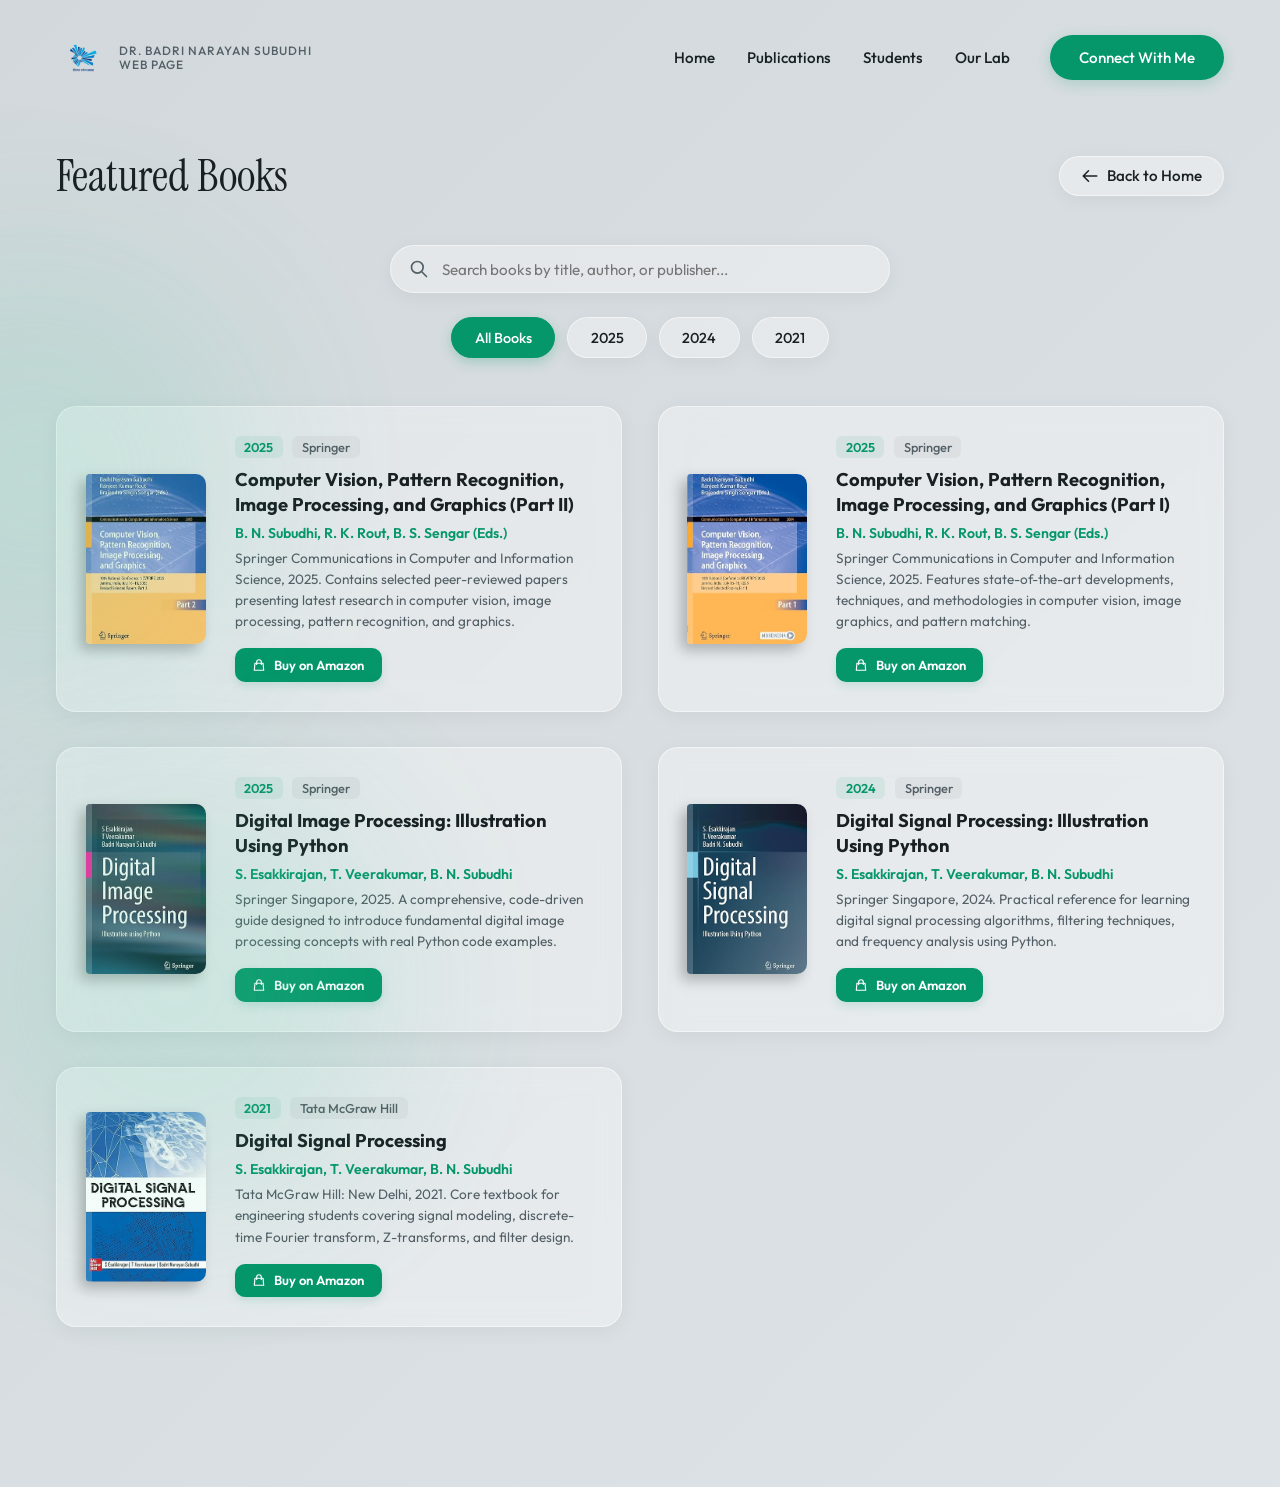
==== books.html @ 34f83744 "Initial commit" ====
<!doctype html>
<html lang="en">

<head>
  <meta charset="UTF-8" />
  <meta name="viewport" content="width=device-width, initial-scale=1.0" />
  <title>Academic Books | Dr. Badri Narayan Subudhi</title>
  <meta name="description"
    content="Official textbooks and academic volumes published by Dr. Badri Narayan Subudhi, Associate Professor at IIT Jammu, covering Computer Vision, Signal Processing, and Image Processing." />
  <link rel="stylesheet" href="style.css?v=14" />
</head>

<body>
  <!-- Header Section -->
  <header>
    <div class="container">
      <!-- Logo Container -->
      <a href="index.html" class="logo-container">
        <img src="logo1.png?v=2" alt="IIT Jammu Logo" class="logo-img" />
        <div class="logo-text">
          <span id="headerLogoName">Dr. Badri Narayan Subudhi</span>
          <span id="headerLogoSubtitle">Web Page</span>
        </div>
      </a>

      <!-- Navigation & CTA -->
      <nav>
        <ul class="nav-links">
          <li><a href="index.html">Home</a></li>
          <li><a href="publications.html">Publications</a></li>
          <li><a href="students.html">Students</a></li>
          <li><a href="https://www.iitjammu.ac.in/underwater-artificial-intelligence-lab/" target="_blank" rel="noopener noreferrer">Our Lab</a></li>
        </ul>
        <a href="https://www.linkedin.com/in/badri-n-subudhi-50883520/" target="_blank" rel="noopener noreferrer" class="cta-button" id="headerCta">Connect With Me</a>
      </nav>
    </div>
  </header>

  <!-- Main Container -->
  <main class="container publications-container">
    <div class="glowing-blob" style="top: 10%; left: -15%; opacity: 0.35;"></div>
    <div class="glowing-blob" style="bottom: 20%; right: -15%; opacity: 0.35;"></div>

    <!-- Header / Back Navigation -->
    <div class="pub-header-row">
      <h1 class="pub-page-title">Featured Books</h1>
      <a href="index.html" class="btn-back">
        <svg xmlns="http://www.w3.org/2000/svg" fill="none" viewBox="0 0 24 24" stroke="currentColor">
          <path stroke-linecap="round" stroke-linejoin="round" stroke-width="2" d="M10 19l-7-7m0 0l7-7m-7 7h18" />
        </svg>
        Back to Home
      </a>
    </div>

    <!-- Search & Filter Controls -->
    <div class="pub-search-filter-wrapper">
      <div class="pub-search-box">
        <svg xmlns="http://www.w3.org/2000/svg" class="pub-search-icon" fill="none" viewBox="0 0 24 24" stroke="currentColor">
          <path stroke-linecap="round" stroke-linejoin="round" stroke-width="2" d="M21 21l-6-6m2-5a7 7 0 11-14 0 7 7 0 0114 0z" />
        </svg>
        <input type="text" id="bookSearchInput" class="pub-search-input" placeholder="Search books by title, author, or publisher..." />
      </div>

      <div class="pub-filter-tabs">
        <button class="pub-tab-btn active" data-filter="all">All Books</button>
        <button class="pub-tab-btn" data-filter="2025">2025</button>
        <button class="pub-tab-btn" data-filter="2024">2024</button>
        <button class="pub-tab-btn" data-filter="2021">2021</button>
      </div>
    </div>

    <!-- Showcase Grid -->
    <div class="books-showcase-grid" id="booksGrid">
      
      <!-- Book 1 -->
      <div class="book-showcase-card" data-year="2025">
        <div class="book-showcase-cover-col">
          <div class="book-showcase-cover-wrapper">
            <img src="book_cv_part2.jpg" alt="Computer Vision (Part II) Cover" class="book-showcase-cover" />
          </div>
        </div>
        <div class="book-showcase-details-col">
          <div class="book-showcase-meta">
            <span class="book-showcase-year">2025</span>
            <span class="book-showcase-publisher">Springer</span>
          </div>
          <h3 class="book-showcase-title">Computer Vision, Pattern Recognition, Image Processing, and Graphics (Part II)</h3>
          <p class="book-showcase-authors">B. N. Subudhi, R. K. Rout, B. S. Sengar (Eds.)</p>
          <p class="book-showcase-description">Springer Communications in Computer and Information Science, 2025. Contains selected peer-reviewed papers presenting latest research in computer vision, image processing, pattern recognition, and graphics.</p>
          <a href="https://www.amazon.in/Computer-Pattern-Recognition-Processing-Graphics-ebook/dp/B0GDQN8RWJ/ref=sr_1_3?dib=eyJ2IjoiMSJ9.OHeRUUwkexsG808HcdC2BG0UfopGkv4dAsJx6z_eViwqVP0H4RqYnqHy6O2GFgzv.d7JZ3cCkWSvQgcXpvaSI9BD9B0vgBgorjd6dYBLvUB0&amp;dib_tag=se&amp;qid=1784795747&amp;refinements=p_27%3ABadri+Narayan+Subudhi&amp;s=books&amp;sr=1-3" 
             target="_blank" rel="noopener noreferrer" class="book-showcase-amazon-btn">
            <svg xmlns="http://www.w3.org/2000/svg" fill="none" viewBox="0 0 24 24" stroke="currentColor">
              <path stroke-linecap="round" stroke-linejoin="round" stroke-width="2" d="M16 11V7a4 4 0 00-8 0v4M5 9h14l1 12H4L5 9z" />
            </svg>
            Buy on Amazon
          </a>
        </div>
      </div>

      <!-- Book 2 -->
      <div class="book-showcase-card" data-year="2025">
        <div class="book-showcase-cover-col">
          <div class="book-showcase-cover-wrapper">
            <img src="book_cv_part1.jpg" alt="Computer Vision (Part I) Cover" class="book-showcase-cover" />
          </div>
        </div>
        <div class="book-showcase-details-col">
          <div class="book-showcase-meta">
            <span class="book-showcase-year">2025</span>
            <span class="book-showcase-publisher">Springer</span>
          </div>
          <h3 class="book-showcase-title">Computer Vision, Pattern Recognition, Image Processing, and Graphics (Part I)</h3>
          <p class="book-showcase-authors">B. N. Subudhi, R. K. Rout, B. S. Sengar (Eds.)</p>
          <p class="book-showcase-description">Springer Communications in Computer and Information Science, 2025. Features state-of-the-art developments, techniques, and methodologies in computer vision, image graphics, and pattern matching.</p>
          <a href="https://www.amazon.in/Computer-Pattern-Recognition-Processing-Graphics/dp/3032085071" 
             target="_blank" rel="noopener noreferrer" class="book-showcase-amazon-btn">
            <svg xmlns="http://www.w3.org/2000/svg" fill="none" viewBox="0 0 24 24" stroke="currentColor">
              <path stroke-linecap="round" stroke-linejoin="round" stroke-width="2" d="M16 11V7a4 4 0 00-8 0v4M5 9h14l1 12H4L5 9z" />
            </svg>
            Buy on Amazon
          </a>
        </div>
      </div>

      <!-- Book 3 -->
      <div class="book-showcase-card" data-year="2025">
        <div class="book-showcase-cover-col">
          <div class="book-showcase-cover-wrapper">
            <img src="book_dip_python.jpg" alt="Digital Image Processing Cover" class="book-showcase-cover" />
          </div>
        </div>
        <div class="book-showcase-details-col">
          <div class="book-showcase-meta">
            <span class="book-showcase-year">2025</span>
            <span class="book-showcase-publisher">Springer</span>
          </div>
          <h3 class="book-showcase-title">Digital Image Processing: Illustration Using Python</h3>
          <p class="book-showcase-authors">S. Esakkirajan, T. Veerakumar, B. N. Subudhi</p>
          <p class="book-showcase-description">Springer Singapore, 2025. A comprehensive, code-driven guide designed to introduce fundamental digital image processing concepts with real Python code examples.</p>
          <a href="https://www.amazon.in/Digital-Image-Processing-Illustration-Python/dp/9819663814" 
             target="_blank" rel="noopener noreferrer" class="book-showcase-amazon-btn">
            <svg xmlns="http://www.w3.org/2000/svg" fill="none" viewBox="0 0 24 24" stroke="currentColor">
              <path stroke-linecap="round" stroke-linejoin="round" stroke-width="2" d="M16 11V7a4 4 0 00-8 0v4M5 9h14l1 12H4L5 9z" />
            </svg>
            Buy on Amazon
          </a>
        </div>
      </div>

      <!-- Book 4 -->
      <div class="book-showcase-card" data-year="2024">
        <div class="book-showcase-cover-col">
          <div class="book-showcase-cover-wrapper">
            <img src="book_dsp_python.jpg" alt="Digital Signal Processing Cover" class="book-showcase-cover" />
          </div>
        </div>
        <div class="book-showcase-details-col">
          <div class="book-showcase-meta">
            <span class="book-showcase-year">2024</span>
            <span class="book-showcase-publisher">Springer</span>
          </div>
          <h3 class="book-showcase-title">Digital Signal Processing: Illustration Using Python</h3>
          <p class="book-showcase-authors">S. Esakkirajan, T. Veerakumar, B. N. Subudhi</p>
          <p class="book-showcase-description">Springer Singapore, 2024. Practical reference for learning digital signal processing algorithms, filtering techniques, and frequency analysis using Python.</p>
          <a href="https://www.amazon.in/Digital-Signal-Processing-Illustration-Python/dp/9819967511" 
             target="_blank" rel="noopener noreferrer" class="book-showcase-amazon-btn">
            <svg xmlns="http://www.w3.org/2000/svg" fill="none" viewBox="0 0 24 24" stroke="currentColor">
              <path stroke-linecap="round" stroke-linejoin="round" stroke-width="2" d="M16 11V7a4 4 0 00-8 0v4M5 9h14l1 12H4L5 9z" />
            </svg>
            Buy on Amazon
          </a>
        </div>
      </div>

      <!-- Book 5 -->
      <div class="book-showcase-card" data-year="2021">
        <div class="book-showcase-cover-col">
          <div class="book-showcase-cover-wrapper">
            <img src="book_dsp_tmh.jpg" alt="Digital Signal Processing TMH Cover" class="book-showcase-cover" />
          </div>
        </div>
        <div class="book-showcase-details-col">
          <div class="book-showcase-meta">
            <span class="book-showcase-year">2021</span>
            <span class="book-showcase-publisher">Tata McGraw Hill</span>
          </div>
          <h3 class="book-showcase-title">Digital Signal Processing</h3>
          <p class="book-showcase-authors">S. Esakkirajan, T. Veerakumar, B. N. Subudhi</p>
          <p class="book-showcase-description">Tata McGraw Hill: New Delhi, 2021. Core textbook for engineering students covering signal modeling, discrete-time Fourier transform, Z-transforms, and filter design.</p>
          <a href="https://www.amazon.in/Digital-Signal-Processing-S-Esakkirajan/dp/9354600298" 
             target="_blank" rel="noopener noreferrer" class="book-showcase-amazon-btn">
            <svg xmlns="http://www.w3.org/2000/svg" fill="none" viewBox="0 0 24 24" stroke="currentColor">
              <path stroke-linecap="round" stroke-linejoin="round" stroke-width="2" d="M16 11V7a4 4 0 00-8 0v4M5 9h14l1 12H4L5 9z" />
            </svg>
            Buy on Amazon
          </a>
        </div>
      </div>



    </div>

    <!-- No Results Placeholder -->
    <div class="pub-no-results" id="booksNoResults" style="display: none;">
      No books found matching your search and filter criteria.
    </div>
  </main>



  <!-- Theme Script and Filtering Logic -->
  <script>
    document.addEventListener('DOMContentLoaded', () => {
      // 1. Theme Loading Logic
      const colors = {
        blue: {
          accent: '#2b4bf2',
          hover: '#1735cf',
          blob: 'radial-gradient(circle, rgba(224,130,185,0.7) 0%, rgba(152,89,245,0.4) 50%, rgba(255,255,255,0) 100%)'
        },
        emerald: {
          accent: '#059669',
          hover: '#047857',
          blob: 'radial-gradient(circle, rgba(167,243,208,0.7) 0%, rgba(16,185,129,0.4) 50%, rgba(255,255,255,0) 100%)'
        },
        purple: {
          accent: '#7c3aed',
          hover: '#6d28d9',
          blob: 'radial-gradient(circle, rgba(233,213,255,0.7) 0%, rgba(139,92,246,0.4) 50%, rgba(255,255,255,0) 100%)'
        },
        crimson: {
          accent: '#b91c1c',
          hover: '#991b1b',
          blob: 'radial-gradient(circle, rgba(254,226,226,0.7) 0%, rgba(220,38,38,0.4) 50%, rgba(255,255,255,0) 100%)'
        }
      };

      const savedTheme = localStorage.getItem('selected-theme') || 'emerald';
      const config = colors[savedTheme];
      if (config) {
        document.documentElement.style.setProperty('--accent-color', config.accent);
        document.documentElement.style.setProperty('--accent-color-hover', config.hover);
        
        const glowingBlobs = document.querySelectorAll('.glowing-blob');
        glowingBlobs.forEach(blob => {
          blob.style.background = config.blob;
        });
      }

      // 2. Interactive Search & Filter Logic
      const searchInput = document.getElementById('bookSearchInput');
      const tabButtons = document.querySelectorAll('.pub-tab-btn');
      const cards = document.querySelectorAll('.book-showcase-card');
      const noResults = document.getElementById('booksNoResults');

      let currentFilter = 'all';
      let searchQuery = '';

      function filterBooks() {
        let visibleCount = 0;
        cards.forEach(card => {
          const year = card.getAttribute('data-year');
          const title = card.querySelector('.book-showcase-title').textContent.toLowerCase();
          const authors = card.querySelector('.book-showcase-authors').textContent.toLowerCase();
          const publisher = card.querySelector('.book-showcase-publisher').textContent.toLowerCase();
          const description = card.querySelector('.book-showcase-description').textContent.toLowerCase();
          
          const textMatch = title.includes(searchQuery) || authors.includes(searchQuery) || publisher.includes(searchQuery) || description.includes(searchQuery);
          const filterMatch = currentFilter === 'all' || year === currentFilter;

          if (textMatch && filterMatch) {
            card.style.display = 'flex';
            visibleCount++;
          } else {
            card.style.display = 'none';
          }
        });

        if (visibleCount === 0) {
          noResults.style.display = 'block';
        } else {
          noResults.style.display = 'none';
        }
      }

      // Search event listener
      searchInput.addEventListener('input', (e) => {
        searchQuery = e.target.value.toLowerCase().trim();
        filterBooks();
      });

      // Filter tabs event listeners
      tabButtons.forEach(button => {
        button.addEventListener('click', () => {
          tabButtons.forEach(btn => btn.classList.remove('active'));
          button.classList.add('active');
          currentFilter = button.getAttribute('data-filter');
          filterBooks();
        });
      });
    });
  </script>
</body>

</html>
---- style.css ----
/* ==========================================================================
   PORTFOLIO HERO SECTION - STYLE SHEET (VANILLA CSS)
   ========================================================================== */

/* Imports */
@import url('https://fonts.googleapis.com/css2?family=Instrument+Serif:ital@0;1&family=Outfit:wght@300;400;500;600;700&display=swap');

/* Variables & Design Tokens */
:root {
  /* Color Palette - Exactly from Reference */
  --bg-color-start: #d2d8dc;
  --bg-color-end: #dde3e6;
  --text-dark: #192024;
  --text-muted: #535f66;
  --accent-color: #059669; /* Academic Emerald */
  --accent-color-hover: #047857;
  
  /* Alternative Accents in Customizer */
  --blue-accent: #2b4bf2;
  --crimson-accent: #b91c1c;
  --purple-accent: #7c3aed;
  
  /* Fonts */
  --font-sans: 'Outfit', -apple-system, BlinkMacSystemFont, "Segoe UI", Roboto, sans-serif;
  --font-serif: 'Instrument Serif', Georgia, serif;
  
  /* Layout Transitions */
  --transition-smooth: all 0.3s cubic-bezier(0.4, 0, 0.2, 1);
  --glass-bg: rgba(255, 255, 255, 0.35);
  --glass-border: rgba(255, 255, 255, 0.5);
  --shadow-subtle: 0 4px 20px rgba(0, 0, 0, 0.05);
  --shadow-hover: 0 10px 30px rgba(5, 150, 105, 0.15);
}

html {
  scroll-behavior: smooth;
}

/* Reset */
* {
  margin: 0;
  padding: 0;
  box-sizing: border-box;
}

body {
  font-family: var(--font-sans);
  background: linear-gradient(135deg, var(--bg-color-start) 0%, var(--bg-color-end) 100%);
  color: var(--text-dark);
  min-height: 100vh;
  overflow-x: hidden;
  position: relative;
  display: flex;
  flex-direction: column;
}

/* Background Glowing Blob */
.glowing-blob {
  position: absolute;
  bottom: -50px;
  left: -50px;
  width: 450px;
  height: 450px;
  border-radius: 50%;
  background: radial-gradient(circle, rgba(167,243,208,0.7) 0%, rgba(16,185,129,0.4) 50%, rgba(255,255,255,0) 100%);
  filter: blur(90px);
  pointer-events: none;
  z-index: 1;
  opacity: 0.85;
  animation: blob-float 12s infinite ease-in-out alternate;
}

@keyframes blob-float {
  0% {
    transform: translate(0, 0) scale(1);
  }
  100% {
    transform: translate(40px, -20px) scale(1.1);
  }
}

/* Container */
.container {
  width: 100%;
  max-width: 1440px;
  margin: 0 auto;
  padding: 0 3.5rem;
  position: relative;
  z-index: 2;
}

/* ==========================================================================
   HEADER SECTION
   ========================================================================== */
header {
  padding: 2.2rem 0;
  width: 100%;
  position: relative;
  z-index: 10;
}

header .container {
  display: flex;
  justify-content: space-between;
  align-items: center;
}

/* Logo */
.logo-container {
  display: flex;
  align-items: center;
  gap: 0.75rem;
  text-decoration: none;
  color: var(--text-dark);
}

.logo-img {
  height: 42px;
  width: auto;
  object-fit: contain;
  transition: var(--transition-smooth);
}

.logo-container:hover .logo-img {
  transform: scale(1.05);
}

.logo-text {
  font-weight: 700;
  font-size: 1.35rem;
  letter-spacing: -0.5px;
  display: flex;
  flex-direction: column;
  line-height: 1;
}

.logo-text span {
  font-size: 0.75rem;
  font-weight: 500;
  letter-spacing: 1px;
  text-transform: uppercase;
  color: var(--text-muted);
  margin-top: 2px;
}

/* Navigation */
nav {
  display: flex;
  align-items: center;
  gap: 2.5rem;
}

.nav-links {
  display: flex;
  list-style: none;
  gap: 2rem;
}

.nav-links a {
  text-decoration: none;
  color: var(--text-dark);
  font-size: 0.95rem;
  font-weight: 500;
  transition: var(--transition-smooth);
  position: relative;
  padding: 4px 0;
}

.nav-links a::after {
  content: '';
  position: absolute;
  bottom: 0;
  left: 0;
  width: 0;
  height: 2px;
  background: var(--accent-color);
  transition: var(--transition-smooth);
}

.nav-links a:hover {
  color: var(--accent-color);
}

.nav-links a:hover::after {
  width: 100%;
}

/* CTA Button */
.cta-button {
  background: var(--accent-color);
  color: #fff;
  border: none;
  padding: 0.8rem 1.8rem;
  border-radius: 9999px;
  font-family: var(--font-sans);
  font-size: 0.95rem;
  font-weight: 500;
  cursor: pointer;
  box-shadow: 0 4px 14px rgba(5, 150, 105, 0.2);
  transition: var(--transition-smooth);
  text-decoration: none;
  display: inline-block;
}

.cta-button:hover {
  background: var(--accent-color-hover);
  transform: translateY(-2px);
  box-shadow: 0 6px 20px rgba(5, 150, 105, 0.35);
}

/* ==========================================================================
   HERO CONTENT
   ========================================================================== */
.hero {
  flex: 1;
  display: flex;
  align-items: center;
  position: relative;
  z-index: 2;
  padding-top: 2.5rem;
  padding-bottom: 2rem;
}

.hero-grid {
  display: grid;
  grid-template-columns: 1.1fr 0.9fr;
  align-items: center;
  gap: 3rem;
  width: 100%;
}

/* --- LEFT COLUMN --- */
.hero-content {
  display: flex;
  flex-direction: column;
  gap: 1.8rem;
  padding-right: 1.5rem;
}

/* Tagline */
.tagline-badge {
  font-size: 0.78rem;
  font-weight: 600;
  letter-spacing: 2px;
  text-transform: uppercase;
  color: var(--text-muted);
  display: inline-block;
}

/* Title */
.hero-title {
  font-size: clamp(2.5rem, 4.5vw, 4.5rem);
  font-weight: 700;
  line-height: 1.05;
  letter-spacing: -1.5px;
  color: var(--text-dark);
}

.hero-title em {
  font-family: var(--font-serif);
  font-style: italic;
  font-weight: 400;
  letter-spacing: 0px;
}

/* Checklist features */
.feature-list {
  display: flex;
  flex-wrap: wrap;
  gap: 1.25rem 2.2rem;
  list-style: none;
  margin-top: 0.5rem;
}

.feature-item {
  display: flex;
  align-items: center;
  gap: 0.6rem;
  font-size: 0.95rem;
  font-weight: 500;
  color: var(--text-muted);
}

.feature-check {
  display: flex;
  justify-content: center;
  align-items: center;
  width: 20px;
  height: 20px;
  background: rgba(255, 255, 255, 0.4);
  border: 1px solid rgba(255, 255, 255, 0.6);
  border-radius: 50%;
  color: #10b981; /* green */
  flex-shrink: 0;
}

.feature-check svg {
  width: 11px;
  height: 11px;
  stroke-width: 3px;
}

/* Social Proof Reviews */
.reviews-section {
  display: flex;
  align-items: center;
  gap: 1.25rem;
  margin-top: 1.5rem;
}

.avatar-group {
  display: flex;
}

.avatar {
  width: 36px;
  height: 36px;
  border-radius: 50%;
  border: 2px solid var(--bg-color-start);
  margin-left: -8px;
  background: #cbd5e1;
  display: flex;
  align-items: center;
  justify-content: center;
  font-size: 0.65rem;
  font-weight: 600;
  color: #fff;
  overflow: hidden;
  box-shadow: var(--shadow-subtle);
}

.avatar:first-child {
  margin-left: 0;
}

.avatar img {
  width: 100%;
  height: 100%;
  object-fit: cover;
}

.reviews-info {
  display: flex;
  flex-direction: column;
  gap: 0.25rem;
}

.stars {
  display: flex;
  gap: 0.15rem;
}

.stars svg {
  width: 14px;
  height: 14px;
  fill: #f59e0b; /* Orange/Gold star */
  color: #f59e0b;
}

.reviews-text {
  font-size: 0.78rem;
  font-weight: 600;
  color: var(--text-muted);
}

/* --- RIGHT COLUMN (Visual Area) --- */
.hero-visual {
  position: relative;
  display: flex;
  flex-direction: column;
  justify-content: flex-end;
  align-items: center;
  min-height: 520px;
  height: 100%;
  width: 100%;
}

/* Background outline text */
.bg-outline-text {
  position: absolute;
  top: 40%;
  left: 50%;
  transform: translate(-50%, -50%);
  font-size: min(24vw, 320px);
  font-weight: 800;
  color: transparent;
  -webkit-text-stroke: 2px rgba(255, 255, 255, 0.75);
  font-family: var(--font-sans);
  line-height: 0.8;
  z-index: 2;
  pointer-events: none;
  user-select: none;
}

/* Image Container */
.photo-container {
  position: relative;
  z-index: 5;
  width: 100%;
  max-width: 420px;
  margin-top: auto;
  display: flex;
  justify-content: center;
  align-items: flex-end;
}

.user-photo {
  width: 100%;
  height: auto;
  max-height: 500px;
  object-fit: contain;
  filter: drop-shadow(0 15px 35px rgba(0,0,0,0.18));
  transition: var(--transition-smooth);
  transform: scale(1.05);
  transform-origin: bottom center;
}

.photo-container:hover .user-photo {
  transform: scale(1.10);
}

/* Caption underneath */
.visual-caption {
  font-size: 1.45rem;
  font-weight: 500;
  letter-spacing: 5px;
  text-transform: uppercase;
  color: #fff;
  text-align: center;
  position: absolute;
  bottom: 0px;
  z-index: 6;
  pointer-events: none;
  font-family: var(--font-sans);
  text-shadow: 0 2px 10px rgba(0,0,0,0.1);
  display: block;
  width: 120%;
  left: -10%;
}

/* ==========================================================================
   FLOATING VERTICAL TOOLBAR (FAR RIGHT)
   ========================================================================== */
.floating-toolbar {
  position: absolute;
  right: 2.2rem;
  top: 50%;
  transform: translateY(-50%);
  display: flex;
  flex-direction: column;
  gap: 1.1rem;
  z-index: 10;
}

.toolbar-btn {
  width: 44px;
  height: 44px;
  border-radius: 50%;
  background: var(--glass-bg);
  border: 1px solid var(--glass-border);
  display: flex;
  justify-content: center;
  align-items: center;
  color: var(--text-dark);
  cursor: pointer;
  backdrop-filter: blur(10px);
  -webkit-backdrop-filter: blur(10px);
  box-shadow: var(--shadow-subtle);
  transition: var(--transition-smooth);
  text-decoration: none;
  position: relative;
}

.toolbar-btn svg {
  width: 18px;
  height: 18px;
  transition: var(--transition-smooth);
}

.toolbar-btn:hover {
  background: var(--accent-color);
  color: #fff;
  border-color: var(--accent-color);
  transform: scale(1.1);
  box-shadow: var(--shadow-hover);
}

/* Tooltip */
.toolbar-btn::before {
  content: attr(data-tooltip);
  position: absolute;
  right: 60px;
  top: 50%;
  transform: translateY(-50%) translateX(10px);
  background: var(--text-dark);
  color: #fff;
  padding: 6px 12px;
  border-radius: 6px;
  font-size: 0.75rem;
  font-weight: 500;
  white-space: nowrap;
  opacity: 0;
  visibility: hidden;
  transition: var(--transition-smooth);
  pointer-events: none;
}

.toolbar-btn:hover::before {
  opacity: 1;
  visibility: visible;
  transform: translateY(-50%) translateX(0);
}



/* ==========================================================================
   RESPONSIVE DESIGN (MEDIA QUERIES)
   ========================================================================== */

/* Widescreen adjustments */
@media (min-width: 1441px) {
  .bg-outline-text {
    font-size: 340px;
  }
}

/* Tablets / Medium Screens */
@media (max-width: 1024px) {
  .container {
    padding: 0 2rem;
  }
  
  header {
    padding: 1.5rem 0;
  }
  
  .hero-grid {
    grid-template-columns: 1fr;
    gap: 3.5rem;
    padding-top: 1rem;
    text-align: center;
  }
  
  .hero-content {
    align-items: center;
    padding-right: 0;
  }
  
  .feature-list {
    justify-content: center;
  }
  
  .reviews-section {
    justify-content: center;
  }
  
  .hero-visual {
    min-height: 480px;
  }
  
  .bg-outline-text {
    font-size: 260px;
    top: 45%;
  }
  
  .photo-container {
    max-width: 300px;
  }
  
  .user-photo {
    max-height: 480px;
  }
  
  .visual-caption {
    font-size: 1.25rem;
    letter-spacing: 4px;
    width: 100%;
    left: 0;
  }
  
  .floating-toolbar {
    display: none; /* Hide on mobile/tablet or position at the bottom */
  }
}

/* Mobile Screens */
@media (max-width: 640px) {
  .container {
    padding: 0 1.25rem;
  }
  
  header .container {
    flex-direction: column;
    gap: 1.2rem;
  }
  
  nav {
    flex-direction: column;
    gap: 1rem;
    width: 100%;
  }
  
  .nav-links {
    gap: 1.25rem;
    justify-content: center;
    width: 100%;
  }
  
  .hero-title {
    font-size: 2.25rem;
    letter-spacing: -1px;
  }
  
  .feature-list {
    flex-direction: column;
    align-items: flex-start;
    gap: 0.8rem;
    width: fit-content;
    margin: 0 auto;
  }
  
  .hero-visual {
    min-height: 380px;
  }
  
  .bg-outline-text {
    font-size: 180px;
    top: 40%;
  }
  
  .photo-container {
    max-width: 250px;
  }
  
  .user-photo {
    max-height: 380px;
  }
  
  .visual-caption {
    font-size: 1rem;
    letter-spacing: 3px;
  }
}

/* ==========================================================================
   ABOUT SECTION (SINGLE SCREEN OPTIMIZED)
   ========================================================================== */
.about-section {
  padding: 2.5rem 0;
  min-height: calc(100vh - 80px);
  display: flex;
  align-items: center;
  position: relative;
  z-index: 2;
}

.section-title {
  font-family: var(--font-serif);
  font-size: 2.5rem;
  font-weight: 400;
  color: var(--text-dark);
  margin-bottom: 1.5rem;
  position: relative;
  display: inline-block;
}

.section-title::after {
  content: '';
  position: absolute;
  bottom: -6px;
  left: 0;
  width: 60px;
  height: 3px;
  background: var(--accent-color);
  border-radius: 2px;
}

.about-grid {
  display: grid;
  grid-template-columns: 1fr 1.3fr;
  gap: 1.2rem;
  align-items: stretch;
}

.about-card {
  background: var(--glass-bg);
  backdrop-filter: blur(12px);
  -webkit-backdrop-filter: blur(12px);
  border: 1px solid var(--glass-border);
  border-radius: 20px;
  padding: 1.5rem;
  box-shadow: var(--shadow-subtle);
  transition: var(--transition-smooth);
}

.about-card:hover {
  transform: translateY(-4px);
  border-color: rgba(5, 150, 105, 0.3);
  box-shadow: var(--shadow-hover);
}

/* Bio Card details */
.bio-card {
  display: flex;
  flex-direction: column;
  justify-content: center;
}

.card-name {
  font-size: 2rem;
  font-weight: 700;
  color: var(--text-dark);
  margin-bottom: 0.25rem;
}

.card-title {
  font-size: 1.1rem;
  color: var(--accent-color);
  font-weight: 600;
  margin-bottom: 0.25rem;
}

.card-institution {
  font-size: 0.95rem;
  color: var(--text-muted);
  margin-bottom: 1.2rem;
  line-height: 1.4;
}

.bio-text {
  font-size: 0.92rem;
  line-height: 1.5;
  color: var(--text-muted);
  margin-bottom: 1rem;
  text-align: justify;
}

.card-divider {
  border: 0;
  height: 1px;
  background: rgba(0, 0, 0, 0.08);
  margin-bottom: 0.9rem;
}

.contact-details {
  display: flex;
  flex-direction: column;
  gap: 0.9rem;
}

.contact-item {
  display: flex;
  gap: 1rem;
  align-items: center;
}

.contact-icon {
  width: 36px;
  height: 36px;
  border-radius: 10px;
  background: rgba(5, 150, 105, 0.08);
  display: flex;
  justify-content: center;
  align-items: center;
  flex-shrink: 0;
  color: var(--accent-color);
  transition: var(--transition-smooth);
}

.contact-item:hover .contact-icon {
  background: var(--accent-color);
  color: #fff;
}

.contact-icon svg {
  width: 18px;
  height: 18px;
}

.contact-text {
  font-size: 0.9rem;
  line-height: 1.4;
  color: var(--text-dark);
}

.contact-text strong {
  color: var(--text-dark);
  font-size: 0.8rem;
  text-transform: uppercase;
  letter-spacing: 0.8px;
  display: none; /* Hide label to save vertical space, content is self-explanatory */
}

.contact-text a {
  color: var(--accent-color);
  text-decoration: none;
  font-weight: 500;
  transition: var(--transition-smooth);
}

.contact-text a:hover {
  text-decoration: underline;
  color: var(--accent-color-hover);
}

/* Right Column group */
.about-info-group {
  display: flex;
  flex-direction: column;
  gap: 1.5rem;
}

.card-section-title {
  font-size: 1.2rem;
  font-weight: 600;
  color: var(--text-dark);
  margin-bottom: 0.9rem;
}

/* Affiliations Timeline */
.timeline {
  display: flex;
  flex-direction: column;
  gap: 0.9rem;
  position: relative;
  padding-left: 1.2rem;
}

.timeline::before {
  content: '';
  position: absolute;
  left: 4px;
  top: 6px;
  bottom: 6px;
  width: 2px;
  background: rgba(5, 150, 105, 0.15);
}

.timeline-item {
  position: relative;
}

.timeline-badge-dot {
  position: absolute;
  left: -17px;
  top: 6px;
  width: 8px;
  height: 8px;
  border-radius: 50%;
  background: var(--accent-color);
  border: 2px solid var(--bg-color-end);
  box-shadow: 0 0 0 3px rgba(5, 150, 105, 0.1);
  transition: var(--transition-smooth);
}

.timeline-item:hover .timeline-badge-dot {
  background: var(--accent-color-hover);
  transform: scale(1.3);
}

.timeline-content-row {
  display: flex;
  justify-content: space-between;
  align-items: center;
  gap: 1rem;
  font-size: 0.92rem;
}

.timeline-role-info {
  display: flex;
  align-items: center;
  gap: 0.4rem;
}

.role-bold {
  font-weight: 600;
  color: var(--text-dark);
}

.role-divider {
  color: var(--accent-color);
  opacity: 0.4;
}

.role-dept {
  color: var(--text-muted);
}

.timeline-date {
  font-size: 0.8rem;
  font-weight: 600;
  color: var(--accent-color);
  white-space: nowrap;
}

/* Combined Interests & Memberships Card */
.combined-meta-card {
  display: flex;
  flex-direction: column;
  gap: 0.9rem;
  padding: 1.5rem;
}

.meta-section-divider {
  height: 1px;
  width: 100%;
  background: rgba(0, 0, 0, 0.08);
}

.meta-section {
  display: flex;
  flex-direction: column;
}

.meta-section .card-section-title {
  margin-bottom: 0.8rem;
}

/* Interest tags */
.interest-tags {
  display: flex;
  flex-wrap: wrap;
  gap: 0.5rem;
}

.interest-tag {
  background: rgba(255, 255, 255, 0.45);
  border: 1px solid rgba(0, 0, 0, 0.05);
  padding: 0.4rem 0.8rem;
  border-radius: 100px;
  font-size: 0.8rem;
  font-weight: 500;
  color: var(--text-muted);
  transition: var(--transition-smooth);
}

.interest-tag:hover {
  background: var(--accent-color);
  color: #fff;
  border-color: var(--accent-color);
  transform: translateY(-2px);
}

/* Membership List */
.membership-list {
  display: flex;
  flex-wrap: wrap;
  gap: 0.5rem;
}

.membership-badge {
  background: rgba(5, 150, 105, 0.05);
  border: 1px solid rgba(5, 150, 105, 0.15);
  padding: 0.4rem 0.8rem;
  border-radius: 8px;
  font-size: 0.8rem;
  font-weight: 500;
  color: var(--accent-color);
  transition: var(--transition-smooth);
}

.membership-badge:hover {
  background: var(--accent-color);
  color: #fff;
  border-color: var(--accent-color);
}

/* Height-Based Responsive Spacing for Short Viewports */
@media (min-width: 1025px) and (max-height: 900px) {
  .about-section {
    padding: 1.5rem 0;
  }
  .section-title {
    margin-bottom: 0.9rem;
    font-size: 2.1rem;
  }
  .about-grid {
    gap: 0.9rem;
  }
  .about-card {
    padding: 1.1rem;
  }
  .card-name {
    font-size: 1.6rem;
  }
  .bio-text {
    font-size: 0.88rem;
    line-height: 1.45;
    margin-bottom: 0.8rem;
  }
  .contact-details {
    gap: 0.6rem;
  }
  .contact-icon {
    width: 32px;
    height: 32px;
  }
  .contact-icon svg {
    width: 15px;
    height: 15px;
  }
  .timeline {
    gap: 0.6rem;
  }
  .card-section-title {
    margin-bottom: 0.6rem;
    font-size: 1.1rem;
  }
  .combined-meta-card {
    padding: 1.1rem;
    gap: 0.7rem;
  }
  .interest-tag, .membership-badge {
    padding: 0.35rem 0.7rem;
    font-size: 0.78rem;
  }
}

/* Responsive Overrides */
@media (max-width: 1024px) {
  .about-section {
    min-height: auto;
    padding: 3rem 0;
  }
  .about-grid {
    grid-template-columns: 1fr;
    gap: 1.8rem;
  }
}


@media (max-width: 640px) {
  .section-title {
    font-size: 2rem;
    margin-bottom: 1.5rem;
  }
  .about-card {
    padding: 1.2rem;
  }
  .card-name {
    font-size: 1.6rem;
  }
  .timeline-content-row {
    flex-direction: column;
    align-items: flex-start;
    gap: 0.2rem;
  }
}

/* ==========================================================================
   PUBLICATIONS PAGE STYLES
   ========================================================================== */
.publications-container {
  padding-top: 2rem;
  padding-bottom: 5rem;
}

.pub-header-row {
  display: flex;
  justify-content: space-between;
  align-items: center;
  margin-bottom: 2.5rem;
  flex-wrap: wrap;
  gap: 1rem;
}

.pub-page-title {
  font-family: var(--font-serif);
  font-size: 2.8rem;
  font-weight: 400;
  color: var(--text-dark);
  margin: 0;
}

.btn-back {
  display: inline-flex;
  align-items: center;
  gap: 0.5rem;
  text-decoration: none;
  font-size: 0.95rem;
  font-weight: 500;
  color: var(--text-dark);
  background: var(--glass-bg);
  border: 1px solid var(--glass-border);
  padding: 0.6rem 1.3rem;
  border-radius: 9999px;
  box-shadow: var(--shadow-subtle);
  transition: var(--transition-smooth);
}

.btn-back:hover {
  background: rgba(255, 255, 255, 0.5);
  transform: translateX(-4px);
}

.btn-back svg {
  width: 18px;
  height: 18px;
  transition: var(--transition-smooth);
}

.pub-search-filter-wrapper {
  display: flex;
  flex-direction: column;
  gap: 1.5rem;
  margin-bottom: 3rem;
  align-items: center;
}

/* Search Box */
.pub-search-box {
  position: relative;
  width: 100%;
  max-width: 500px;
}

.pub-search-input {
  width: 100%;
  padding: 0.85rem 1.5rem 0.85rem 3.2rem;
  font-family: var(--font-sans);
  font-size: 0.95rem;
  color: var(--text-dark);
  background: var(--glass-bg);
  border: 1px solid var(--glass-border);
  border-radius: 9999px;
  box-shadow: var(--shadow-subtle);
  outline: none;
  transition: var(--transition-smooth);
}

.pub-search-input:focus {
  background: rgba(255, 255, 255, 0.6);
  border-color: var(--accent-color);
  box-shadow: 0 0 0 4px rgba(5, 150, 105, 0.15);
}

.pub-search-icon {
  position: absolute;
  left: 1.2rem;
  top: 50%;
  transform: translateY(-50%);
  width: 20px;
  height: 20px;
  color: var(--text-muted);
  pointer-events: none;
}

/* Tabs */
.pub-filter-tabs {
  display: flex;
  justify-content: center;
  gap: 0.75rem;
  flex-wrap: wrap;
  width: 100%;
}

.pub-tab-btn {
  font-family: var(--font-sans);
  font-size: 0.9rem;
  font-weight: 500;
  color: var(--text-dark);
  background: var(--glass-bg);
  border: 1px solid var(--glass-border);
  padding: 0.65rem 1.4rem;
  border-radius: 9999px;
  cursor: pointer;
  box-shadow: var(--shadow-subtle);
  transition: var(--transition-smooth);
}

.pub-tab-btn:hover {
  background: rgba(255, 255, 255, 0.5);
  transform: translateY(-2px);
}

.pub-tab-btn.active {
  background: var(--accent-color);
  color: #fff;
  border-color: var(--accent-color);
  box-shadow: 0 4px 12px rgba(5, 150, 105, 0.25);
}

/* Grid & Cards */
.pub-grid {
  display: flex;
  flex-direction: column;
  gap: 1.5rem;
  max-width: 1000px;
  margin: 0 auto;
}

.pub-card {
  background: var(--glass-bg);
  border: 1px solid var(--glass-border);
  border-radius: 20px;
  padding: 1.8rem;
  box-shadow: var(--shadow-subtle);
  transition: var(--transition-smooth);
  position: relative;
}

.pub-card:hover {
  transform: translateY(-3px);
  box-shadow: var(--shadow-hover);
  border-color: rgba(5, 150, 105, 0.25);
}

.pub-card.book-card {
  display: flex;
  gap: 1.2rem;
  align-items: center;
}

.book-cover-container {
  width: 60px;
  height: 85px;
  flex-shrink: 0;
  border-radius: 6px;
  overflow: hidden;
  box-shadow: 0 4px 10px rgba(0, 0, 0, 0.1);
  border: 1px solid rgba(0, 0, 0, 0.08);
}

.book-cover {
  width: 100%;
  height: 100%;
  object-fit: cover;
  display: block;
  transition: var(--transition-smooth);
}

.pub-card.book-card:hover .book-cover {
  transform: scale(1.05);
}

.pub-details {
  flex-grow: 1;
  display: flex;
  flex-direction: column;
}

.pub-card.hidden,
.student-card.hidden,
.hidden {
  display: none !important;
}

.pub-badge-row {
  display: flex;
  align-items: center;
  gap: 0.8rem;
  margin-bottom: 0.8rem;
}

.pub-badge {
  font-size: 0.75rem;
  font-weight: 600;
  text-transform: uppercase;
  letter-spacing: 1px;
  padding: 0.3rem 0.9rem;
  border-radius: 9999px;
}

.badge-books {
  background: rgba(59, 130, 246, 0.12);
  color: #1d4ed8;
}

.badge-patents {
  background: rgba(245, 158, 11, 0.12);
  color: #b45309;
}

.badge-journals {
  background: rgba(16, 185, 129, 0.12);
  color: #047857;
}

.badge-chapters {
  background: rgba(139, 92, 246, 0.12);
  color: #6d28d9;
}

.badge-conferences {
  background: rgba(239, 68, 68, 0.12);
  color: #b91c1c;
}

.badge-others {
  background: rgba(107, 114, 128, 0.12);
  color: #4b5563;
}

.pub-year {
  font-size: 0.8rem;
  font-weight: 600;
  color: var(--text-muted);
}

.pub-if {
  font-size: 0.75rem;
  font-weight: 600;
  color: var(--accent-color);
  background: rgba(5, 150, 105, 0.08);
  padding: 0.25rem 0.6rem;
  border-radius: 6px;
  letter-spacing: 0.5px;
}

.pub-title {
  font-size: 1.25rem;
  font-weight: 600;
  color: var(--text-dark);
  margin-bottom: 0.6rem;
  line-height: 1.4;
}

.pub-authors {
  font-size: 0.95rem;
  color: var(--text-muted);
  margin-bottom: 0.4rem;
}

.pub-authors strong {
  color: var(--text-dark);
  font-weight: 600;
}

.pub-venue {
  font-style: italic;
  font-size: 0.9rem;
  color: var(--text-muted);
}

.pub-raw-text {
  font-size: 0.95rem;
  color: var(--text-muted);
  line-height: 1.5;
}

.pub-raw-text strong {
  color: var(--text-dark);
  font-weight: 600;
}

.pub-links-row {
  display: flex;
  gap: 1.2rem;
  margin-top: 1.2rem;
  border-top: 1px solid rgba(255, 255, 255, 0.3);
  padding-top: 1rem;
}

.pub-link {
  display: inline-flex;
  align-items: center;
  gap: 0.4rem;
  font-size: 0.8rem;
  font-weight: 600;
  color: var(--accent-color);
  text-decoration: none;
  transition: var(--transition-smooth);
}

.pub-link:hover {
  color: var(--accent-color-hover);
}

.pub-link svg {
  width: 14px;
  height: 14px;
}

/* No Results State */
.pub-no-results {
  text-align: center;
  padding: 4rem 2rem;
  background: var(--glass-bg);
  border: 1px solid var(--glass-border);
  border-radius: 20px;
  color: var(--text-muted);
  font-size: 1.1rem;
  display: none;
}

/* Responsive Overrides for Publications Page */
@media (max-width: 768px) {
  .pub-page-title {
    font-size: 2.2rem;
  }
  
  .pub-header-row {
    flex-direction: column;
    align-items: flex-start;
  }
  
  .pub-card {
    padding: 1.4rem;
  }
  
  .pub-title {
    font-size: 1.15rem;
  }
}

/* ==========================================================================
   STUDENTS SECTION AND CARDS
   ========================================================================== */

.student-grid {
  display: grid;
  grid-template-columns: repeat(auto-fill, minmax(320px, 1fr));
  gap: 1.5rem;
  margin-top: 2rem;
  margin-bottom: 4rem;
}

.student-card {
  background: var(--glass-bg);
  border: 1px solid var(--glass-border);
  border-radius: 20px;
  padding: 1.5rem;
  display: flex;
  gap: 1rem;
  align-items: flex-start;
  transition: var(--transition-smooth);
  box-shadow: var(--shadow-subtle);
  backdrop-filter: blur(12px);
  -webkit-backdrop-filter: blur(12px);
}

.student-card:hover {
  transform: translateY(-4px);
  box-shadow: var(--shadow-hover);
  border-color: rgba(255, 255, 255, 0.7);
}

.student-avatar-wrapper {
  flex-shrink: 0;
}

.student-avatar-placeholder {
  width: 54px;
  height: 54px;
  border-radius: 50%;
  background: rgba(255, 255, 255, 0.5);
  border: 2px solid var(--accent-color);
  color: var(--accent-color);
  display: flex;
  align-items: center;
  justify-content: center;
  font-weight: 600;
  font-size: 1.1rem;
  box-shadow: inset 0 2px 4px rgba(0,0,0,0.05);
  transition: var(--transition-smooth);
}

.student-info {
  flex-grow: 1;
  display: flex;
  flex-direction: column;
  gap: 0.4rem;
}

.student-meta {
  display: flex;
  align-items: center;
  gap: 0.5rem;
  flex-wrap: wrap;
}

.student-badge {
  font-size: 0.72rem;
  font-weight: 600;
  padding: 0.2rem 0.5rem;
  border-radius: 12px;
  text-transform: uppercase;
  letter-spacing: 0.03em;
}

.badge-phd {
  background: rgba(5, 150, 105, 0.1);
  color: var(--accent-color);
  border: 1px solid rgba(5, 150, 105, 0.2);
}

.badge-mtech {
  background: rgba(43, 75, 242, 0.1);
  color: var(--blue-accent);
  border: 1px solid rgba(43, 75, 242, 0.2);
}

.badge-phd-past {
  background: rgba(124, 58, 237, 0.1);
  color: var(--purple-accent);
  border: 1px solid rgba(124, 58, 237, 0.2);
}

.badge-mtech-past {
  background: rgba(185, 28, 28, 0.1);
  color: var(--crimson-accent);
  border: 1px solid rgba(185, 28, 28, 0.2);
}

.badge-msc-past {
  background: rgba(245, 158, 11, 0.1);
  color: #d97706;
  border: 1px solid rgba(245, 158, 11, 0.2);
}

.student-status {
  font-size: 0.68rem;
  font-weight: 500;
  padding: 0.15rem 0.4rem;
  border-radius: 8px;
  background: rgba(255, 255, 255, 0.6);
  color: var(--text-muted);
  border: 1px solid var(--glass-border);
}

.student-name {
  font-size: 1.1rem;
  font-weight: 600;
  color: var(--text-dark);
  line-height: 1.3;
}

.student-topic {
  font-size: 0.88rem;
  color: var(--text-muted);
  line-height: 1.4;
}

.student-topic .label {
  font-weight: 500;
  color: var(--text-dark);
}

.student-co-supervisor {
  font-size: 0.8rem;
  color: var(--text-muted);
  font-style: italic;
  margin-top: 0.1rem;
}

.student-institution {
  font-size: 0.78rem;
  color: var(--text-muted);
  display: flex;
  align-items: center;
  gap: 0.3rem;
  margin-top: 0.2rem;
}

.student-links-row {
  margin-top: 0.5rem;
  display: flex;
  gap: 0.6rem;
}

.student-link {
  font-size: 0.75rem;
  color: var(--accent-color);
  text-decoration: none;
  font-weight: 500;
  display: inline-flex;
  align-items: center;
  gap: 0.2rem;
  transition: var(--transition-smooth);
}

.student-link:hover {
  color: var(--accent-color-hover);
}

.student-link svg {
  width: 12px;
  height: 12px;
}

/* Book Modal & Zoom Interactive Styling */
.pub-card.book-card {
  cursor: pointer;
}

body.modal-open {
  overflow: hidden;
}

.book-modal {
  position: fixed;
  top: 0;
  left: 0;
  width: 100%;
  height: 100%;
  z-index: 1000;
  display: flex;
  align-items: center;
  justify-content: center;
  opacity: 0;
  pointer-events: none;
  transition: opacity 0.3s cubic-bezier(0.4, 0, 0.2, 1);
}

.book-modal.active {
  opacity: 1;
  pointer-events: auto;
}

.book-modal-backdrop {
  position: absolute;
  top: 0;
  left: 0;
  width: 100%;
  height: 100%;
  background: rgba(15, 23, 42, 0.45);
  backdrop-filter: blur(8px);
  -webkit-backdrop-filter: blur(8px);
}

.book-modal-content {
  position: relative;
  width: 90%;
  max-width: 680px;
  background: rgba(255, 255, 255, 0.7);
  backdrop-filter: blur(25px);
  -webkit-backdrop-filter: blur(25px);
  border: 1px solid rgba(255, 255, 255, 0.4);
  border-radius: 24px;
  padding: 2.2rem;
  box-shadow: 0 25px 50px -12px rgba(0, 0, 0, 0.25);
  transform: scale(0.92);
  transition: transform 0.3s cubic-bezier(0.34, 1.56, 0.64, 1);
  z-index: 1001;
}

.book-modal.active .book-modal-content {
  transform: scale(1);
}

.book-modal-close {
  position: absolute;
  top: 1.2rem;
  right: 1.2rem;
  width: 36px;
  height: 36px;
  border-radius: 50%;
  background: rgba(0, 0, 0, 0.05);
  border: none;
  cursor: pointer;
  display: flex;
  align-items: center;
  justify-content: center;
  color: var(--text-color);
  transition: var(--transition-smooth);
}

.book-modal-close:hover {
  background: rgba(0, 0, 0, 0.1);
  color: var(--accent-color);
  transform: rotate(90deg);
}

.book-modal-close svg {
  width: 18px;
  height: 18px;
}

.book-modal-body {
  display: flex;
  gap: 2.2rem;
  align-items: flex-start;
}

.book-modal-left {
  width: 180px;
  flex-shrink: 0;
  border-radius: 12px;
  overflow: hidden;
  box-shadow: 0 10px 25px rgba(0, 0, 0, 0.15);
  border: 1px solid rgba(0, 0, 0, 0.08);
}

.book-modal-cover {
  width: 100%;
  height: auto;
  display: block;
}

.book-modal-right {
  flex-grow: 1;
  display: flex;
  flex-direction: column;
}

.book-modal-badge-row {
  display: flex;
  align-items: center;
  gap: 0.8rem;
  margin-bottom: 1rem;
}

.book-modal-title {
  font-size: 1.45rem;
  font-weight: 700;
  color: var(--text-color-dark, #0f172a);
  line-height: 1.35;
  margin-bottom: 1rem;
}

.book-modal-description {
  font-size: 0.95rem;
  line-height: 1.6;
  color: var(--text-color);
  margin-bottom: 1.8rem;
}

.book-modal-action-row {
  display: flex;
  gap: 1rem;
}

.book-modal-btn {
  display: inline-flex;
  align-items: center;
  justify-content: center;
  padding: 0.75rem 1.5rem;
  border-radius: 12px;
  font-weight: 600;
  font-size: 0.9rem;
  background: var(--accent-color);
  color: #ffffff;
  border: none;
  cursor: pointer;
  text-decoration: none;
  transition: var(--transition-smooth);
  box-shadow: 0 4px 14px var(--accent-color);
  opacity: 0.95;
}

.book-modal-btn:hover {
  background: var(--accent-color-hover);
  transform: translateY(-2px);
  box-shadow: 0 6px 20px var(--accent-color);
  opacity: 1;
  color: #ffffff;
}

@media (max-width: 640px) {
  .book-modal-content {
    padding: 1.8rem;
    width: 92%;
  }
  .book-modal-body {
    flex-direction: column;
    align-items: center;
    text-align: center;
    gap: 1.5rem;
  }
  .book-modal-left {
    width: 140px;
  }
  .book-modal-badge-row {
    justify-content: center;
  }
  .book-modal-action-row {
    justify-content: center;
  }
}

/* ==========================================================================
   BOOKS SHOWCASE PAGE STYLES
   ========================================================================== */
.books-showcase-grid {
  display: grid;
  grid-template-columns: repeat(2, 1fr);
  gap: 2.2rem;
  margin-top: 2rem;
  margin-bottom: 5rem;
}

.book-showcase-card {
  background: var(--glass-bg);
  backdrop-filter: blur(12px);
  -webkit-backdrop-filter: blur(12px);
  border: 1px solid var(--glass-border);
  border-radius: 20px;
  padding: 1.8rem;
  box-shadow: var(--shadow-subtle);
  display: flex;
  gap: 1.8rem;
  transition: var(--transition-smooth);
  align-items: center;
}

.book-showcase-card:hover {
  transform: translateY(-6px);
  border-color: rgba(5, 150, 105, 0.3);
  box-shadow: var(--shadow-hover);
}

.book-showcase-cover-col {
  flex-shrink: 0;
}

.book-showcase-cover-wrapper {
  position: relative;
  width: 120px;
  height: 170px;
  perspective: 1000px;
}

.book-showcase-cover {
  width: 100%;
  height: 100%;
  object-fit: cover;
  border-radius: 4px 10px 10px 4px;
  box-shadow: -6px 6px 14px rgba(0, 0, 0, 0.25);
  transition: transform 0.6s cubic-bezier(0.165, 0.84, 0.44, 1);
  transform-style: preserve-3d;
  transform-origin: left center;
}

.book-showcase-card:hover .book-showcase-cover {
  transform: rotateY(-20deg) scale(1.05);
  box-shadow: -10px 10px 22px rgba(0, 0, 0, 0.35);
}

.book-showcase-cover-wrapper::before {
  content: '';
  position: absolute;
  top: 0;
  left: 0;
  width: 6px;
  height: 100%;
  background: rgba(255, 255, 255, 0.18);
  border-radius: 4px 0 0 4px;
  z-index: 2;
  pointer-events: none;
}

.book-showcase-details-col {
  display: flex;
  flex-direction: column;
  flex-grow: 1;
}

.book-showcase-meta {
  display: flex;
  gap: 0.6rem;
  font-size: 0.8rem;
  margin-bottom: 0.6rem;
}

.book-showcase-year {
  background: rgba(5, 150, 105, 0.08);
  color: var(--accent-color);
  padding: 0.2rem 0.6rem;
  border-radius: 6px;
  font-weight: 600;
}

.book-showcase-publisher {
  background: rgba(0, 0, 0, 0.04);
  color: var(--text-muted);
  padding: 0.2rem 0.6rem;
  border-radius: 6px;
  font-weight: 500;
}

.book-showcase-title {
  font-family: var(--font-sans);
  font-size: 1.15rem;
  font-weight: 700;
  color: var(--text-dark);
  margin-bottom: 0.4rem;
  line-height: 1.35;
}

.book-showcase-authors {
  font-size: 0.88rem;
  color: var(--accent-color);
  font-weight: 600;
  margin-bottom: 0.4rem;
}

.book-showcase-description {
  font-size: 0.85rem;
  line-height: 1.55;
  color: var(--text-muted);
  margin-bottom: 1rem;
}

.book-showcase-amazon-btn {
  align-self: flex-start;
  display: inline-flex;
  align-items: center;
  gap: 0.5rem;
  background: var(--accent-color);
  color: #fff;
  padding: 0.55rem 1.1rem;
  border-radius: 10px;
  text-decoration: none;
  font-size: 0.82rem;
  font-weight: 600;
  transition: var(--transition-smooth);
  box-shadow: 0 4px 10px rgba(5, 150, 105, 0.15);
}

.book-showcase-amazon-btn:hover {
  background: var(--accent-color-hover);
  transform: translateY(-2px);
  box-shadow: 0 6px 15px rgba(5, 150, 105, 0.3);
  color: #fff;
}

.book-showcase-amazon-btn svg {
  width: 14px;
  height: 14px;
}

@media (max-width: 992px) {
  .books-showcase-grid {
    grid-template-columns: 1fr;
    gap: 1.8rem;
  }
}

@media (max-width: 576px) {
  .book-showcase-card {
    flex-direction: column;
    align-items: flex-start;
    padding: 1.4rem;
    gap: 1.2rem;
  }
  .book-showcase-cover-wrapper {
    width: 100px;
    height: 140px;
  }
  .book-showcase-title {
    font-size: 1.05rem;
  }
}
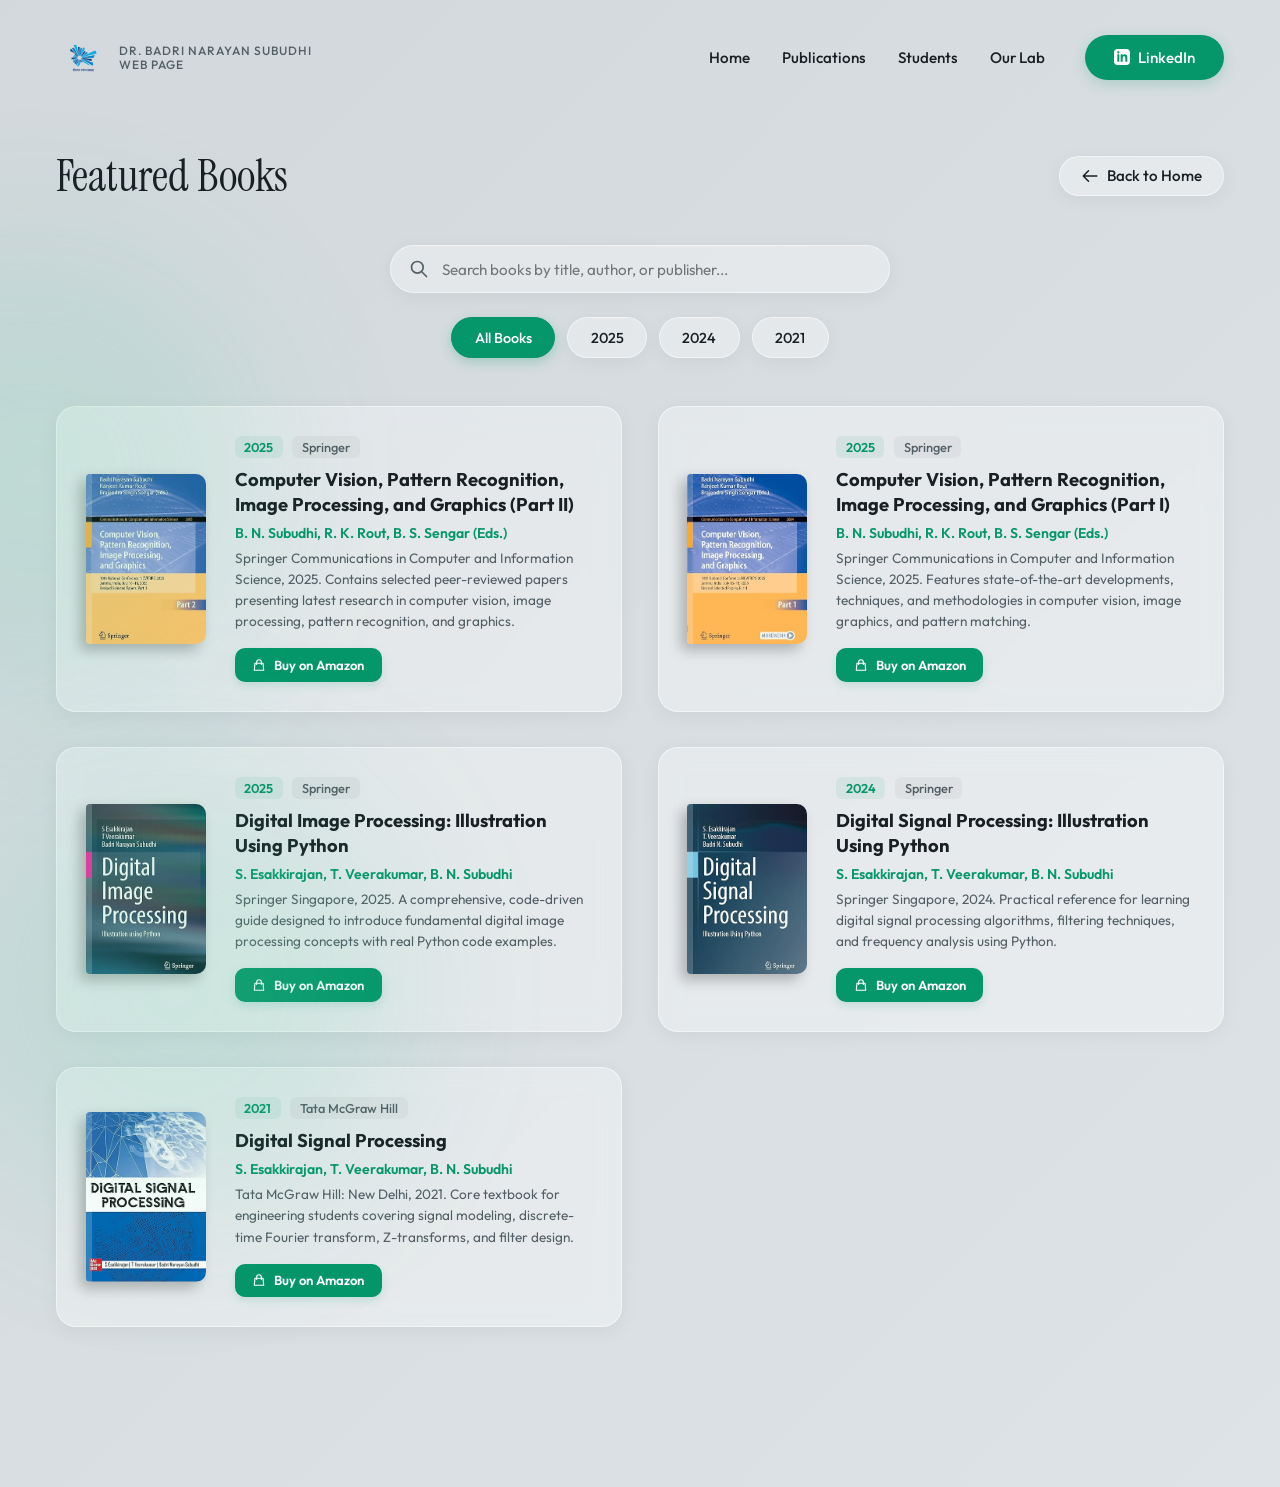
==== commit be5cbc6c: "Update CTA button with LinkedIn branding" ====
--- a/books.html
+++ b/books.html
@@ -31,7 +31,12 @@
           <li><a href="students.html">Students</a></li>
           <li><a href="https://www.iitjammu.ac.in/underwater-artificial-intelligence-lab/" target="_blank" rel="noopener noreferrer">Our Lab</a></li>
         </ul>
-        <a href="https://www.linkedin.com/in/badri-n-subudhi-50883520/" target="_blank" rel="noopener noreferrer" class="cta-button" id="headerCta">Connect With Me</a>
+        <a href="https://www.linkedin.com/in/badri-n-subudhi-50883520/" target="_blank" rel="noopener noreferrer" class="cta-button" id="headerCta">
+          <svg xmlns="http://www.w3.org/2000/svg" fill="currentColor" viewBox="0 0 24 24" width="16" height="16">
+            <path d="M19 0h-14c-2.761 0-5 2.239-5 5v14c0 2.761 2.239 5 5 5h14c2.762 0 5-2.239 5-5v-14c0-2.761-2.238-5-5-5zm-11 19h-3v-11h3v11zm-1.5-12.268c-.966 0-1.75-.779-1.75-1.75s.784-1.75 1.75-1.75 1.75.779 1.75 1.75-.784 1.75-1.75 1.75zm13.5 12.268h-3v-5.604c0-3.368-4-3.113-4 0v5.604h-3v-11h3v1.765c1.396-2.586 7-2.777 7 2.476v6.759z"/>
+          </svg>
+          LinkedIn
+        </a>
       </nav>
     </div>
   </header>
--- a/style.css
+++ b/style.css
@@ -199,13 +199,21 @@
   box-shadow: 0 4px 14px rgba(5, 150, 105, 0.2);
   transition: var(--transition-smooth);
   text-decoration: none;
-  display: inline-block;
+  display: inline-flex;
+  align-items: center;
+  justify-content: center;
+  gap: 0.5rem;
 }
 
 .cta-button:hover {
   background: var(--accent-color-hover);
   transform: translateY(-2px);
   box-shadow: 0 6px 20px rgba(5, 150, 105, 0.35);
+}
+
+.cta-button svg {
+  display: block;
+  flex-shrink: 0;
 }
 
 /* ==========================================================================
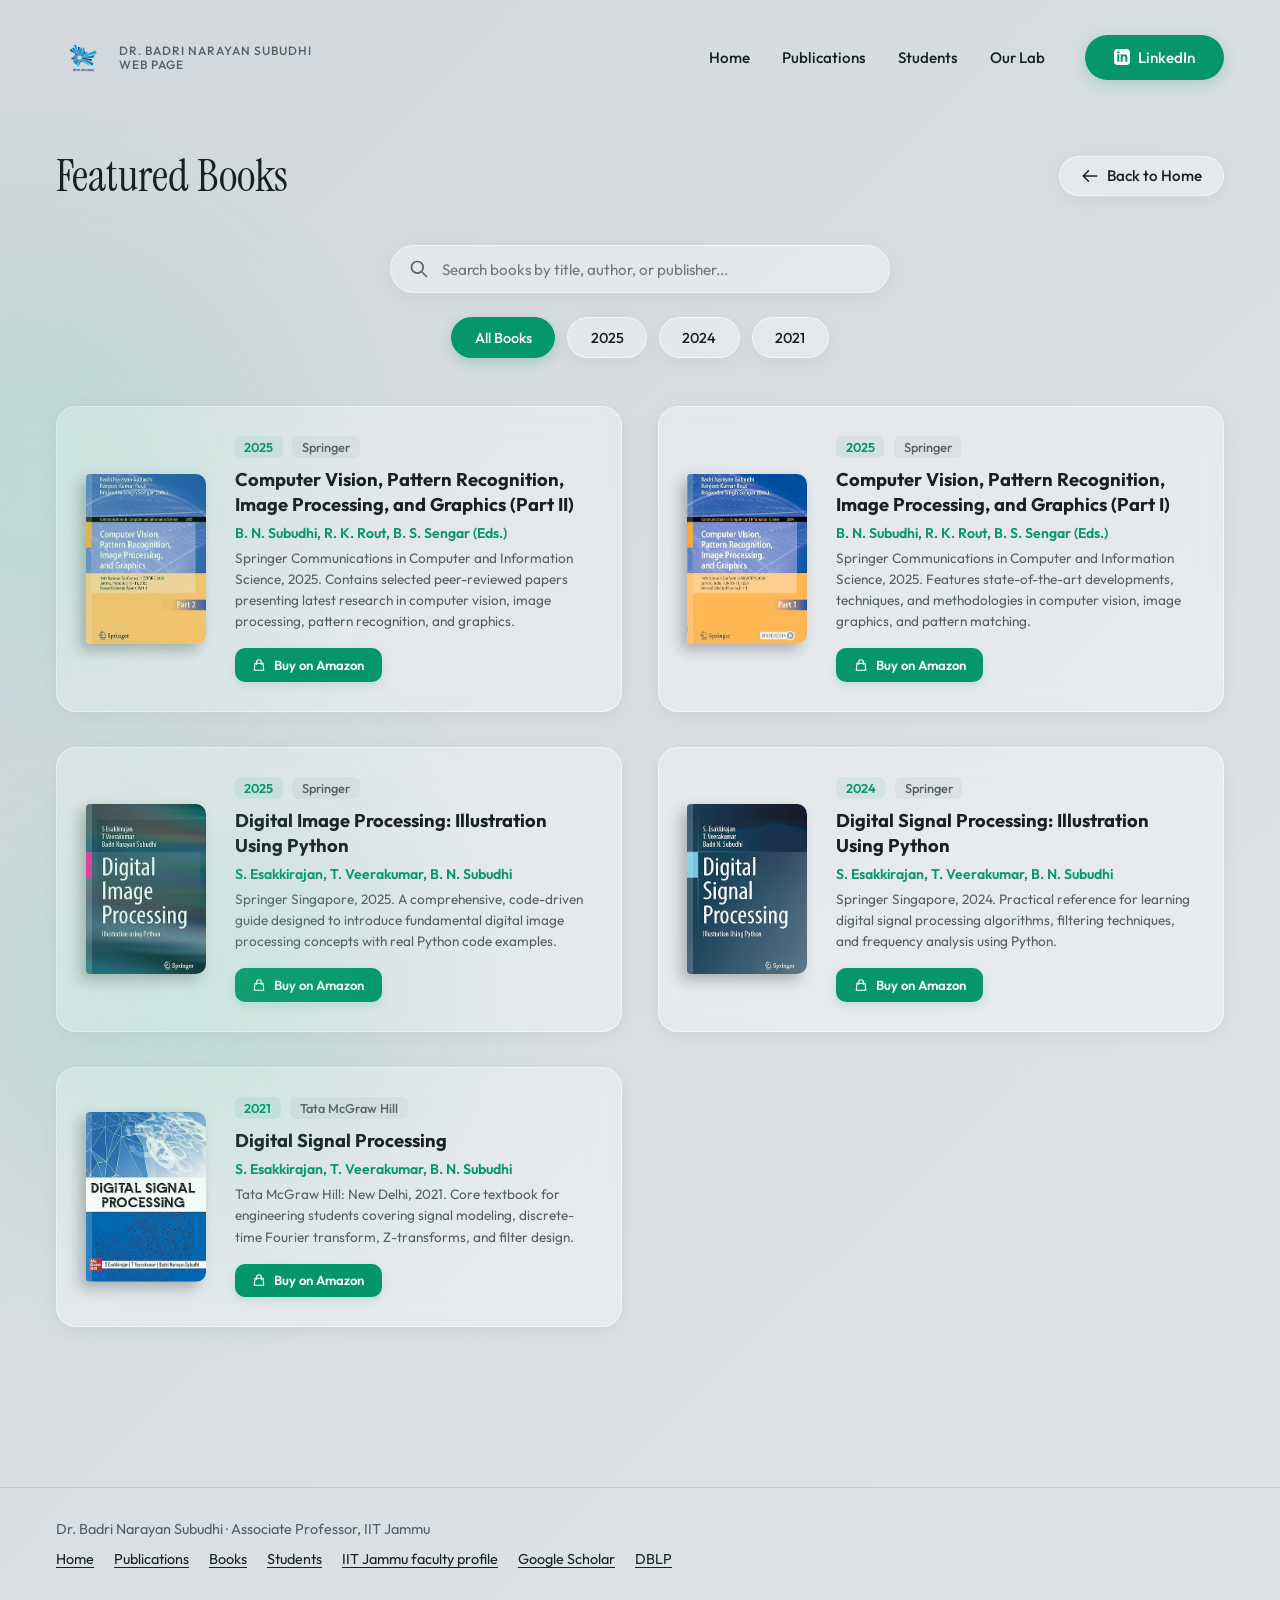
==== commit 54a1be56: "Improve personal-site SEO and add Google Search Console verification" ====
--- a/books.html
+++ b/books.html
@@ -4,10 +4,61 @@
 <head>
   <meta charset="UTF-8" />
   <meta name="viewport" content="width=device-width, initial-scale=1.0" />
-  <title>Academic Books | Dr. Badri Narayan Subudhi</title>
-  <meta name="description"
-    content="Official textbooks and academic volumes published by Dr. Badri Narayan Subudhi, Associate Professor at IIT Jammu, covering Computer Vision, Signal Processing, and Image Processing." />
-  <link rel="stylesheet" href="style.css?v=14" />
+  <title>Books | Badri Narayan Subudhi | IIT Jammu</title>
+  <meta name="description" content="Books and edited volumes by Dr. Badri Narayan Subudhi on digital image processing, digital signal processing, computer vision and pattern recognition." />
+  <link rel="stylesheet" href="style.css?v=16" />
+
+  <link rel="canonical" href="https://badrisubudhi.github.io/books.html" />
+  <meta name="robots" content="index, follow, max-image-preview:large" />
+  <meta name="author" content="Dr. Badri Narayan Subudhi" />
+  <link rel="icon" href="favicon.svg" type="image/svg+xml" />
+  <meta property="og:type" content="website" />
+  <meta property="og:site_name" content="Badri Narayan Subudhi" />
+  <meta property="og:title" content="Books | Badri Narayan Subudhi | IIT Jammu" />
+  <meta property="og:description" content="Books and edited volumes by Dr. Badri Narayan Subudhi on digital image processing, digital signal processing, computer vision and pattern recognition." />
+  <meta property="og:url" content="https://badrisubudhi.github.io/books.html" />
+  <meta property="og:image" content="https://badrisubudhi.github.io/badri-narayan-subudhi.webp" />
+  <meta property="og:image:alt" content="Dr. Badri Narayan Subudhi — Associate Professor at IIT Jammu" />
+  <meta name="twitter:card" content="summary" />
+  <meta name="twitter:title" content="Books | Badri Narayan Subudhi | IIT Jammu" />
+  <meta name="twitter:description" content="Books and edited volumes by Dr. Badri Narayan Subudhi on digital image processing, digital signal processing, computer vision and pattern recognition." />
+  <meta name="twitter:image" content="https://badrisubudhi.github.io/badri-narayan-subudhi.webp" />
+  <meta name="twitter:image:alt" content="Dr. Badri Narayan Subudhi" />
+  <script type="application/ld+json">
+{
+  "@context": "https://schema.org",
+  "@graph": [
+    {
+      "@type": "WebSite",
+      "@id": "https://badrisubudhi.github.io/#website",
+      "url": "https://badrisubudhi.github.io/",
+      "name": "Badri Narayan Subudhi",
+      "alternateName": "Badri Subudhi",
+      "inLanguage": "en",
+      "publisher": {
+        "@id": "https://badrisubudhi.github.io/#person"
+      }
+    },
+    {
+      "@type": "CollectionPage",
+      "@id": "https://badrisubudhi.github.io/books.html#webpage",
+      "url": "https://badrisubudhi.github.io/books.html",
+      "name": "Books | Badri Narayan Subudhi | IIT Jammu",
+      "description": "Books and edited volumes by Dr. Badri Narayan Subudhi on digital image processing, digital signal processing, computer vision and pattern recognition.",
+      "inLanguage": "en",
+      "isPartOf": {
+        "@id": "https://badrisubudhi.github.io/#website"
+      },
+      "about": {
+        "@id": "https://badrisubudhi.github.io/#person"
+      },
+      "author": {
+        "@id": "https://badrisubudhi.github.io/#person"
+      }
+    }
+  ]
+}
+  </script>
 </head>
 
 <body>
@@ -15,7 +66,7 @@
   <header>
     <div class="container">
       <!-- Logo Container -->
-      <a href="index.html" class="logo-container">
+      <a href="./" class="logo-container">
         <img src="logo1.png?v=2" alt="IIT Jammu Logo" class="logo-img" />
         <div class="logo-text">
           <span id="headerLogoName">Dr. Badri Narayan Subudhi</span>
@@ -26,7 +77,7 @@
       <!-- Navigation & CTA -->
       <nav>
         <ul class="nav-links">
-          <li><a href="index.html">Home</a></li>
+          <li><a href="./">Home</a></li>
           <li><a href="publications.html">Publications</a></li>
           <li><a href="students.html">Students</a></li>
           <li><a href="https://www.iitjammu.ac.in/underwater-artificial-intelligence-lab/" target="_blank" rel="noopener noreferrer">Our Lab</a></li>
@@ -49,7 +100,7 @@
     <!-- Header / Back Navigation -->
     <div class="pub-header-row">
       <h1 class="pub-page-title">Featured Books</h1>
-      <a href="index.html" class="btn-back">
+      <a href="./" class="btn-back">
         <svg xmlns="http://www.w3.org/2000/svg" fill="none" viewBox="0 0 24 24" stroke="currentColor">
           <path stroke-linecap="round" stroke-linejoin="round" stroke-width="2" d="M10 19l-7-7m0 0l7-7m-7 7h18" />
         </svg>
@@ -306,6 +357,21 @@
       });
     });
   </script>
+
+  <footer class="site-footer">
+    <div class="container">
+      <p>Dr. Badri Narayan Subudhi &middot; Associate Professor, IIT Jammu</p>
+      <nav aria-label="Website and academic profiles">
+        <a href="./">Home</a>
+        <a href="publications.html">Publications</a>
+        <a href="books.html">Books</a>
+        <a href="students.html">Students</a>
+        <a href="https://w.iitjammu.ac.in/faculty/~badrinsubudhi" target="_blank" rel="noopener noreferrer">IIT Jammu faculty profile</a>
+        <a href="https://scholar.google.com/citations?user=M9m3zv4AAAAJ" target="_blank" rel="noopener noreferrer">Google Scholar</a>
+        <a href="https://dblp.org/pid/14/6448.html" target="_blank" rel="noopener noreferrer">DBLP</a>
+      </nav>
+    </div>
+  </footer>
 </body>
 
 </html>
--- a/style.css
+++ b/style.css
@@ -33,6 +33,7 @@
 }
 
 html {
+  overflow-x: clip;
   scroll-behavior: smooth;
 }
 
@@ -1950,4 +1951,43 @@
   }
 }
 
-
+/* Keep student portraits inside the existing circular avatar. */
+.student-avatar-photo {
+  display: block;
+  width: 54px;
+  height: 54px;
+  border-radius: 50%;
+  border: 2px solid var(--accent-color);
+  object-fit: cover;
+  object-position: 50% 35%;
+  background: #fff;
+}
+
+/* Clear personal identity and crawlable academic links. */
+.hero-intro {
+  color: var(--text-muted);
+  font-size: 1.1rem;
+  line-height: 1.6;
+}
+.hero-tagline {
+  font-family: var(--font-serif);
+  font-size: 1.8rem;
+  line-height: 1.3;
+}
+.site-footer {
+  margin-top: auto;
+  padding: 2rem 0;
+  border-top: 1px solid rgba(25, 32, 36, 0.12);
+  color: var(--text-muted);
+  font-size: 0.9rem;
+}
+.site-footer nav {
+  display: flex;
+  flex-wrap: wrap;
+  gap: 0.5rem 1.25rem;
+  margin-top: 0.75rem;
+}
+.site-footer a {
+  color: var(--text-dark);
+  text-underline-offset: 3px;
+}
